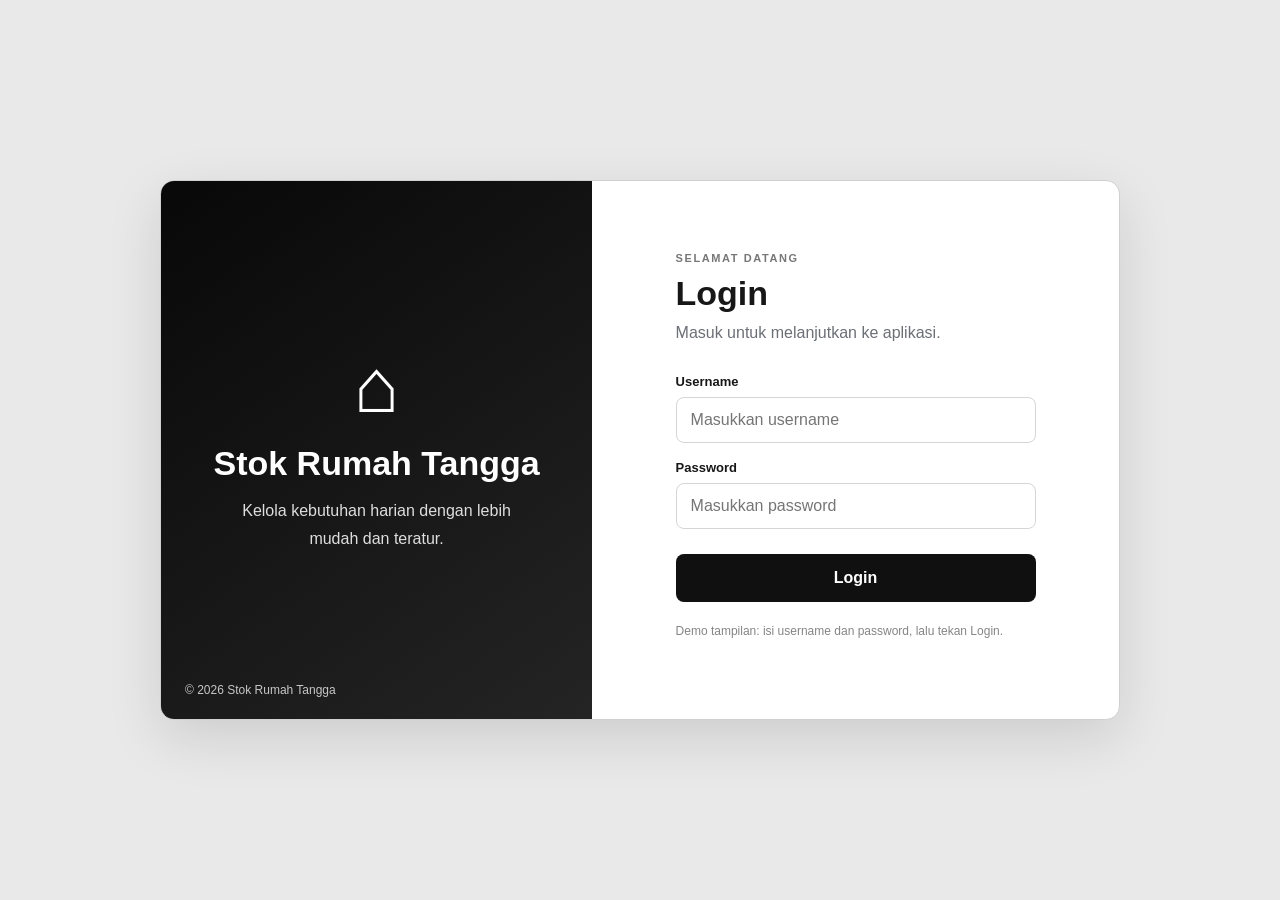
==== index.html @ bd291abb "Add files via upload" ====
<!DOCTYPE html>
<html lang="id">
<head>
  <meta charset="UTF-8">
  <meta name="viewport" content="width=device-width, initial-scale=1.0">
  <title>Login | Stok Rumah Tangga</title>
  <link rel="stylesheet" href="style.css">
</head>
<body class="login-page">
  <main class="login-shell">
    <section class="login-brand">
      <div class="brand-icon">⌂</div>
      <h1>Stok Rumah Tangga</h1>
      <p>Kelola kebutuhan harian dengan lebih mudah dan teratur.</p>
      <span class="copyright">© 2026 Stok Rumah Tangga</span>
    </section>
    <section class="login-form-panel">
      <form class="login-form" action="dashboard.html">
        <span class="eyebrow">SELAMAT DATANG</span>
        <h2>Login</h2>
        <p class="muted">Masuk untuk melanjutkan ke aplikasi.</p>
        <label for="username">Username</label>
        <input id="username" name="username" type="text" placeholder="Masukkan username" required>
        <label for="password">Password</label>
        <input id="password" name="password" type="password" placeholder="Masukkan password" required>
        <button class="btn btn-dark btn-wide" type="submit">Login</button>
        <p class="login-note">Demo tampilan: isi username dan password, lalu tekan Login.</p>
      </form>
    </section>
  </main>
</body>
</html>
---- style.css ----
/* ==============================
   STOK RUMAH TANGGA
   Tema hitam putih responsif
============================== */
:root {
  --black: #101010;
  --black-soft: #1b1b1b;
  --white: #ffffff;
  --bg: #f4f5f7;
  --line: #dedfe3;
  --muted: #6b6f76;
  --soft: #f0f1f3;
}
* { box-sizing: border-box; }
html { scroll-behavior: smooth; scroll-padding-top: 90px; }
body { margin: 0; font-family: Arial, Helvetica, sans-serif; color: #171717; background: var(--bg); }
a { color: inherit; text-decoration: none; }
button, input, select { font: inherit; }
button { cursor: pointer; }

/* LOGIN */
.login-page {
  min-height: 100vh; display: grid; place-items: center; padding: 24px;
  background: #e9e9e9;
}
.login-shell {
  display: grid; grid-template-columns: 0.9fr 1.1fr; width: min(960px, 100%);
  min-height: 540px; background: var(--white); border: 1px solid #d0d0d0;
  border-radius: 14px; overflow: hidden; box-shadow: 0 18px 55px rgba(0,0,0,.12);
}
.login-brand {
  position: relative; display: flex; flex-direction: column; align-items: center;
  justify-content: center; text-align: center; padding: 42px; color: white;
  background: linear-gradient(145deg, #080808, #242424);
}
.brand-icon { font-size: 76px; line-height: 1; margin-bottom: 20px; }
.login-brand h1 { font-size: clamp(25px, 3vw, 34px); margin: 0 0 14px; }
.login-brand p { max-width: 300px; line-height: 1.7; color: #dedede; margin: 0; }
.copyright { position: absolute; bottom: 22px; left: 24px; font-size: 12px; color: #c7c7c7; }
.login-form-panel { display: grid; place-items: center; padding: 46px; }
.login-form { width: min(360px, 100%); }
.eyebrow { display: inline-block; color: #777; font-size: 11px; font-weight: 700; letter-spacing: 1.6px; margin-bottom: 10px; }
.login-form h2 { font-size: 34px; margin: 0 0 8px; }
.muted { color: var(--muted); line-height: 1.55; }
.login-form .muted { margin: 0 0 28px; }
.login-form label { display: block; font-size: 13px; font-weight: 700; margin: 17px 0 8px; }
.login-form input, .toolbar input, .toolbar select {
  width: 100%; min-width: 0; padding: 13px 14px; border: 1px solid #d4d5d8;
  border-radius: 8px; background: white; outline: none;
}
input:focus, select:focus { border-color: #222; box-shadow: 0 0 0 3px rgba(0,0,0,.08); }
.btn { border: 1px solid transparent; border-radius: 8px; padding: 11px 15px; font-weight: 700; background: #ececee; color: #181818; }
.btn-dark { background: var(--black); color: white; }
.btn-dark:hover { background: #333; }
.btn-wide { width: 100%; margin-top: 25px; padding: 14px; }
.btn-outline { background: white; border-color: #d6d6d6; }
.btn-small { padding: 7px 10px; font-size: 12px; }
.login-note { color: #858585; font-size: 12px; margin-top: 20px; line-height: 1.5; }

/* APP HEADER AND SIDEBAR */
.app-page { min-height: 100vh; }
.topbar {
  position: fixed; z-index: 5; top: 0; left: 0; right: 0; height: 70px;
  display: flex; align-items: center; justify-content: space-between; padding: 0 28px;
  background: var(--black); color: white; border-bottom: 1px solid #333;
}
.brand { display: flex; align-items: center; gap: 12px; font-size: 21px; font-weight: 700; }
.brand-mark { font-size: 34px; line-height: 1; }
.user-menu { display: flex; align-items: center; gap: 10px; font-size: 13px; }
.user-avatar { display: grid; place-items: center; width: 30px; height: 30px; border-radius: 50%; background: white; color: #111; font-weight: 700; }
.sidebar {
  position: fixed; z-index: 4; top: 70px; bottom: 0; left: 0; width: 230px;
  display: flex; flex-direction: column; padding: 18px 12px; background: #111; color: #f6f6f6;
}
.sidebar nav { display: grid; gap: 7px; }
.nav-link { display: flex; align-items: center; gap: 14px; padding: 13px 15px; border-radius: 8px; color: #e4e4e4; font-size: 14px; }
.nav-link span { width: 24px; text-align: center; font-size: 21px; }
.nav-link:hover, .nav-link.active { background: #303030; color: white; }
.logout { margin-top: auto; border-top: 1px solid #393939; border-radius: 0; padding-top: 22px; }

/* CONTENT */
.main-content { margin-left: 230px; padding: 94px 26px 30px; }
.welcome-card, .content-card, .stat-card {
  background: white; border: 1px solid var(--line); border-radius: 11px;
}
.welcome-card { display: flex; align-items: center; justify-content: space-between; padding: 25px 28px; }
.welcome-card h1 { font-size: 28px; margin: 0 0 7px; }
.welcome-card p { margin: 0; }
.welcome-symbol { font-size: 62px; padding: 0 12px; }
.stats-grid { display: grid; grid-template-columns: repeat(4, minmax(0, 1fr)); gap: 14px; margin: 18px 0 24px; }
.stat-card { display: flex; align-items: center; gap: 14px; padding: 19px; }
.stat-icon { font-size: 29px; font-weight: 700; }
.stat-card p { margin: 0 0 8px; color: var(--muted); font-size: 12px; }
.stat-card strong { font-size: 25px; }
.content-card { padding: 22px; margin-bottom: 22px; scroll-margin-top: 90px; }
.section-heading { display: flex; justify-content: space-between; align-items: center; gap: 14px; margin-bottom: 18px; }
.section-heading h2 { font-size: 21px; margin: 0 0 6px; }
.section-heading p { margin: 0; font-size: 13px; }
.toolbar { display: grid; grid-template-columns: minmax(180px, 1fr) minmax(160px, 260px); gap: 12px; margin-bottom: 16px; }
.table-wrap { width: 100%; overflow-x: auto; border: 1px solid var(--line); border-radius: 8px; }
table { border-collapse: collapse; width: 100%; min-width: 740px; font-size: 13px; }
th, td { padding: 13px 12px; text-align: left; border-bottom: 1px solid #e7e7e7; white-space: nowrap; }
th { background: #f0f0f1; font-weight: 700; color: #292929; }
tbody tr:last-child td { border-bottom: 0; }
tbody tr:hover { background: #fafafa; }
.status { display: inline-block; border-radius: 20px; padding: 5px 10px; font-size: 11px; }
.status-safe { background: #ededed; color: #333; }
.status-low { background: #d8d8d8; color: #111; }
.check-label { display: inline-flex; align-items: center; gap: 6px; }
.check-label input { accent-color: #111; }
.report-grid { display: grid; grid-template-columns: repeat(4, minmax(0,1fr)); gap: 12px; }
.report-item { display: grid; gap: 12px; border: 1px solid var(--line); padding: 17px; border-radius: 8px; }
.report-item span { color: var(--muted); font-size: 12px; }
.report-item strong { font-size: 20px; }
.report-note { font-size: 12px; margin: 18px 0 0; }
.footer { text-align: center; color: #858585; font-size: 12px; padding: 8px 0 20px; }

@media (max-width: 1050px) {
  .stats-grid { grid-template-columns: repeat(2, minmax(0, 1fr)); }
  .report-grid { grid-template-columns: repeat(2, minmax(0,1fr)); }
  .main-content { padding-left: 18px; padding-right: 18px; }
  .content-card { padding: 17px; }
}
@media (max-width: 720px) {
  .login-shell { grid-template-columns: 1fr; }
  .login-brand { min-height: 230px; padding: 28px; }
  .brand-icon { font-size: 48px; margin-bottom: 10px; }
  .copyright { position: static; margin-top: 18px; }
  .login-form-panel { padding: 32px 24px; }
  .topbar { padding: 0 15px; height: 62px; }
  .brand { font-size: 15px; gap: 7px; }
  .brand-mark { font-size: 27px; }
  .user-menu { font-size: 11px; gap: 6px; }
  .user-avatar { width: 25px; height: 25px; }
  .sidebar { top: 62px; width: 66px; padding: 12px 7px; }
  .nav-link { justify-content: center; padding: 13px 6px; }
  .nav-link span { font-size: 22px; width: auto; }
  .nav-link { font-size: 0; }
  .logout { font-size: 0; }
  .main-content { margin-left: 66px; padding: 80px 10px 20px; }
  .welcome-card { padding: 18px; }
  .welcome-card h1 { font-size: 22px; }
  .welcome-symbol { font-size: 40px; }
  .stats-grid { gap: 9px; }
  .stat-card { padding: 12px 10px; gap: 8px; }
  .stat-icon { font-size: 22px; }
  .stat-card strong { font-size: 20px; }
  .stat-card p { font-size: 11px; }
  .section-heading { align-items: flex-start; flex-direction: column; }
  .toolbar { grid-template-columns: 1fr; }
  .content-card { padding: 13px; }
  .report-grid { gap: 8px; }
  .report-item { padding: 12px; }
}
@media print {
  .topbar, .sidebar, .section-heading .btn { display: none; }
  .main-content { margin: 0; padding: 0; }
  body { background: white; }
  .content-card { break-inside: avoid; }
}
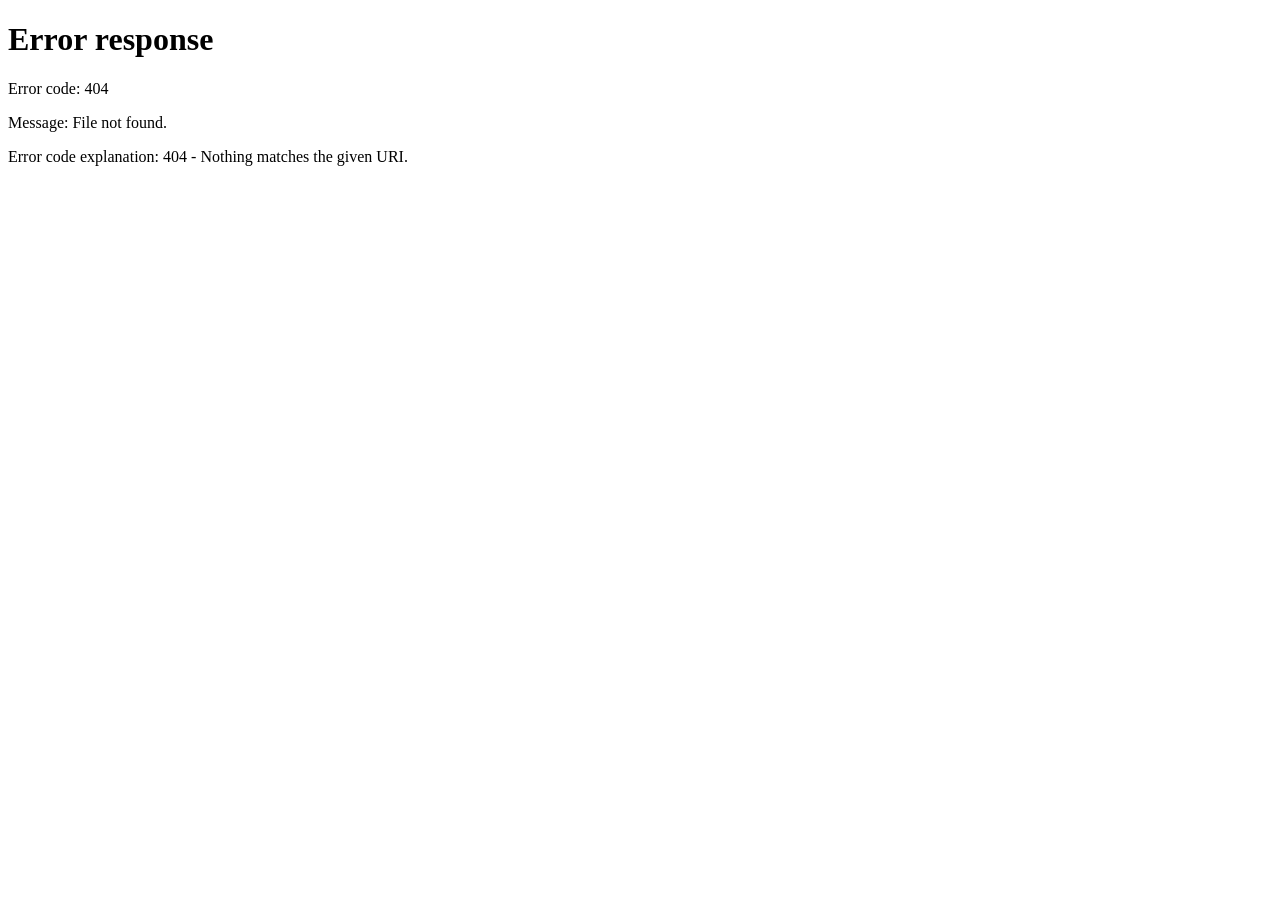
==== commit d47ee24d: "index.html" ====
--- a/index.html
+++ b/index.html
@@ -1,32 +1,140 @@
 <!DOCTYPE html>
 <html lang="id">
 <head>
-  <meta charset="UTF-8">
-  <meta name="viewport" content="width=device-width, initial-scale=1.0">
-  <title>Login | Stok Rumah Tangga</title>
-  <link rel="stylesheet" href="style.css">
-</head>
-<body class="login-page">
-  <main class="login-shell">
-    <section class="login-brand">
-      <div class="brand-icon">⌂</div>
-      <h1>Stok Rumah Tangga</h1>
-      <p>Kelola kebutuhan harian dengan lebih mudah dan teratur.</p>
-      <span class="copyright">© 2026 Stok Rumah Tangga</span>
-    </section>
-    <section class="login-form-panel">
-      <form class="login-form" action="dashboard.html">
-        <span class="eyebrow">SELAMAT DATANG</span>
-        <h2>Login</h2>
-        <p class="muted">Masuk untuk melanjutkan ke aplikasi.</p>
-        <label for="username">Username</label>
-        <input id="username" name="username" type="text" placeholder="Masukkan username" required>
-        <label for="password">Password</label>
-        <input id="password" name="password" type="password" placeholder="Masukkan password" required>
-        <button class="btn btn-dark btn-wide" type="submit">Login</button>
-        <p class="login-note">Demo tampilan: isi username dan password, lalu tekan Login.</p>
-      </form>
-    </section>
-  </main>
-</body>
-</html>
+    <meta charset="UTF-8">
+    <meta name="viewport" content="width=device-width, initial-scale=1.0">
+    <!-- Penjaga login: kalau belum login, arahkan ke login.html -->
+    <script>
+        if (!(sessionStorage.getItem('pro05_session') || localStorage.getItem('pro05_session'))) {
+            location.replace('login.html');
+        }
+    </script>
+    <title>StokRumah (PRO-05) - Aplikasi Stok & Belanja Kebutuhan Rumah Tangga</title>
+    <!--login-->
+    <!-- Bootstrap CSS -->
+<link href="https://cdn.jsdelivr.net/npm/bootstrap@5.3.8/dist/css/bootstrap.min.css" rel="stylesheet" integrity="sha384-sRIl4kxILFvY47J16cr9ZwB07vP4J8+LH7qKQnuqkuIAvNWLzeN8tE5YBujZqJLB" crossorigin="anonymous">
+
+<!-- Bootstrap JavaScript -->
+<script src="https://cdn.jsdelivr.net/npm/bootstrap@5.3.8/dist/js/bootstrap.bundle.min.js" integrity="sha384-FKyoEForCGlyvwx9Hj09JcYn3nv7wiPVlz7YYwJrWVcXK/BmnVDxM+D2scQbITxI" crossorigin="anonymous" defer></script>
+    <link rel="stylesheet" href="https://cdnjs.cloudflare.com/ajax/libs/font-awesome/6.4.0/css/all.min.css">
+    <!-- Google Fonts Inter -->
+    <link href="https://fonts.googleapis.com/css2?family=Inter:wght@300;400;500;600;700&display=swap" rel="stylesheet">
+    <body class="bg-light text-dark app-font-sans app-antialiased min-vh-100 d-flex flex-column">
+
+    <!-- HEADER / TOPBAR (Sesuai Wireframe Konseptual) -->
+    <header class="bg-white border-bottom border sticky-top app-top-0 app-z-30 no-print">
+        <div class="px-3 py-2 d-flex align-items-center justify-content-between gap-3">
+            <!-- Logo & Brand -->
+            <div class="d-flex align-items-center gap-3">
+                <button id="mobileMenuBtn" class="d-md-none text-secondary app-hover-text-dark app-focus-no-outline">
+                    <i class="fa-solid fa-bars fs-4"></i>
+                </button>
+                <div class="d-flex align-items-center gap-2 app-cursor-pointer" onclick="switchTab('dashboard')">
+                    <div class="bg-primary text-white p-2 rounded-3 d-flex align-items-center justify-content-center">
+                        <i class="fa-solid fa-house-laptop fs-5"></i>
+                    </div>
+                    <div>
+                        <span class="fw-bold fs-4 text-dark app-tracking-tight">Stok<span class="text-primary">Rumah</span></span>
+                        <span class="d-none app-sm-inline-block ms-2 app-text-xs fw-semibold px-2 app-py-0-5 app-bg-primary-soft app-text-primary-dark rounded-2">PRO-05</span>
+                    </div>
+                </div>
+            </div>
+
+            <!-- Global Search -->
+            <div class="flex-fill app-max-width-md d-none app-sm-block">
+                <div class="position-relative">
+                    <span class="position-absolute app-inset-y-0 app-left-0 ps-3 d-flex align-items-center pe-none app-text-muted">
+                        <i class="fa-solid fa-magnifying-glass"></i>
+                    </span>
+                    <input type="text" id="globalSearch" placeholder="Cari nama barang, kategori, lokasi..." 
+                           class="w-100 app-ps-10 pe-3 py-2 app-bg-gray text-body small rounded-3 app-focus-no-outline app-focus-ring app-focus-primary app-focus-white app-transition">
+                </div>
+            </div>
+
+            <!-- Profile Info -->
+            <div class="d-flex align-items-center gap-3">
+                <div class="d-flex align-items-center gap-3 border-start border ps-3">
+                    <img src="https://images.unsplash.com/photo-1472099645785-5658abf4ff4e?w=100&auto=format&fit=crop&q=80" 
+                         alt="Avatar" class="app-width-2rem-plus app-height-2rem-plus rounded-pill object-fit-cover app-ring app-ring-primary"
+                         onerror="this.src='https : //placehold.co/100x100/6366f1/ffffff?text=U'">
+                    <div class="d-none app-lg-block text-start">
+                        <div class="small fw-semibold text-body" id="navUserName">Pengguna Rumah/Kos</div>
+                        <div class="app-text-xs text-secondary">Aktor Utama</div>
+                    </div>
+                    <button type="button" onclick="logout()" title="Keluar" aria-label="Keluar" class="btn btn-sm btn-outline-secondary rounded-3 d-flex align-items-center gap-2">
+                        <i class="fa-solid fa-right-from-bracket"></i><span class="d-none d-md-inline">Keluar</span></button>
+                </div>
+            </div>
+        </div>
+    </header>
+
+    <div class="d-flex flex-fill position-relative">
+        <!-- SIDEBAR NAVIGASI (Sesuai Wireframe Konseptual) -->
+        <aside id="sidebar" class="app-sidebar app-sidebar-hidden app-sidebar-width bg-white border-end border flex-shrink-0  app-md-static app-inset-y-0 app-left-0 app-z-20 app-sidebar-hidden app-md-translate-x-0 app-transition-transform app-duration-200 app-ease-in-out no-print  flex-column justify-content-between">
+            <div class="p-3 app-space-y-1">
+                <div class="app-text-xs fw-semibold app-text-muted text-uppercase app-tracking-wide px-3 mb-2">MENU UTAMA</div>
+                <nav class="app-space-y-1">
+                    <button onclick="switchTab('dashboard')" id="nav-dashboard" class="nav-btn d-flex w-100 align-items-center gap-3 px-3 py-2 w-100 d-flex align-items-center gap-3 px-3 app-py-2-5 small fw-medium rounded-3 text-secondary app-hover-light app-transition">
+                        <i class="fa-solid fa-chart-pie app-width-1-25rem text-center text-primary"></i> Dashboard
+                    </button>
+                    
+                    <!-- Sub-group Data Master -->
+                    <div class="pt-2 pb-1 px-3 app-text-11 fw-bold app-text-muted text-uppercase app-tracking-wide">DATA MASTER</div>
+                    <button onclick="switchTab('kategori')" id="nav-kategori" class="nav-btn d-flex w-100 align-items-center gap-3 px-3 py-2 w-100 d-flex align-items-center gap-3 px-3 py-2 small fw-medium rounded-3 text-secondary app-hover-light app-transition">
+                        <i class="fa-solid fa-tags app-width-1-25rem text-center text-primary"></i> Kategori Barang
+                    </button>
+                    <button onclick="switchTab('barang')" id="nav-barang" class="nav-btn d-flex w-100 align-items-center gap-3 px-3 py-2 w-100 d-flex align-items-center gap-3 px-3 py-2 small fw-medium rounded-3 text-secondary app-hover-light app-transition">
+                        <i class="fa-solid fa-box-archive app-width-1-25rem text-center text-primary"></i> Data Barang
+                    </button>
+
+                    <!-- Sub-group Transaksi & Belanja -->
+                    <div class="pt-2 pb-1 px-3 app-text-11 fw-bold app-text-muted text-uppercase app-tracking-wide">TRANSAKSI & BELANJA</div>
+                    <button onclick="switchTab('mutasi')" id="nav-mutasi" class="nav-btn d-flex w-100 align-items-center gap-3 px-3 py-2 w-100 d-flex align-items-center gap-3 px-3 py-2 small fw-medium rounded-3 text-secondary app-hover-light app-transition">
+                        <i class="fa-solid fa-right-left app-width-1-25rem text-center text-primary"></i> Mutasi Stok
+                    </button>
+                    <button onclick="switchTab('belanja')" id="nav-belanja" class="nav-btn d-flex w-100 align-items-center gap-3 px-3 py-2 w-100 d-flex align-items-center justify-content-between px-3 py-2 small fw-medium rounded-3 text-secondary app-hover-light app-transition">
+                        <div class="d-flex align-items-center gap-3">
+                            <i class="fa-solid fa-cart-shopping app-width-1-25rem text-center text-primary"></i> Daftar Belanja
+                        </div>
+                        <span id="badgeBelanja" class="bg-danger text-white app-text-xs px-2 app-py-0-5 rounded-pill fw-bold d-none">0</span>
+                    </button>
+
+                    <!-- Sub-group Laporan -->
+                    <div class="pt-2 pb-1 px-3 app-text-11 fw-bold app-text-muted text-uppercase app-tracking-wide">PELAPORAN</div>
+                    <button onclick="switchTab('laporan')" id="nav-laporan" class="nav-btn d-flex w-100 align-items-center gap-3 px-3 py-2 w-100 d-flex align-items-center gap-3 px-3 py-2 small fw-medium rounded-3 text-secondary app-hover-light app-transition">
+                        <i class="fa-solid fa-file-lines app-width-1-25rem text-center text-primary"></i> Rekap Laporan
+                    </button>
+                </nav>
+            </div>
+            
+            <div class="p-3 m-3 bg-primary-subtle rounded-4 border app-border-primary app-text-xs">
+                <div class="d-flex align-items-center gap-2 app-text-primary-dark fw-semibold mb-1">
+                    <i class="fa-solid fa-database"></i> Status Penyimpanan
+                </div>
+                <p class="text-primary">Tersimpan di Lokal Storage Web (Relasional FK Validated).</p>
+                <button onclick="resetDataSeed()" class="mt-2 app-text-11 app-text-primary-dark text-decoration-underline fw-semibold app-hover-text-primary-dark">Reset Data Uji Standar</button>
+            </div>
+        </aside>
+
+        <!-- MAIN CONTENT AREA -->
+        <main class="flex-fill p-3 app-md-p-6 app-lg-p-8 app-overflow-x-hidden main-content">
+            
+            <!-- ALERT NOTIFICATION CONTAINER -->
+            <div id="alertContainer" class="app-alert-container position-fixed app-top-16 app-right-4 app-z-50 app-space-y-2 app-max-width-sm w-100 no-print"></div>
+
+            <!-- HALAMAN 1: DASHBOARD -->
+            <section id="page-dashboard" class="page-content app-space-y-6">
+                <div class="d-flex flex-column app-sm-flex-row app-sm-items-center justify-content-between gap-3 border-bottom border pb-3">
+                    <div>
+                        <h1 class="fs-3 fw-bold text-dark">Dashboard Inventaris</h1>
+                        <p class="small text-secondary">Ringkasan cepat kondisi persediaan kebutuhan rumah tangga.</p>
+                    </div>
+                    <div class="d-flex align-items-center gap-2">
+                        <button onclick="openModalMutasi('Masuk')" class="bg-success app-hover-success-dark text-white small fw-medium app-px-3-5 py-2 rounded-3 d-flex align-items-center gap-2 app-transition shadow-sm">
+                            <i class="fa-solid fa-plus"></i> Stok Masuk
+                        </button>
+                        <button onclick="openModalMutasi('Keluar')" class="bg-danger app-hover-danger-dark text-white small fw-medium app-px-3-5 py-2 rounded-3 d-flex align-items-center gap-2 app-transition shadow-sm">
+                            <i class="fa-solid fa-minus"></i> Stok Keluar
+                        </button>
+                    </div>
+                </div>
